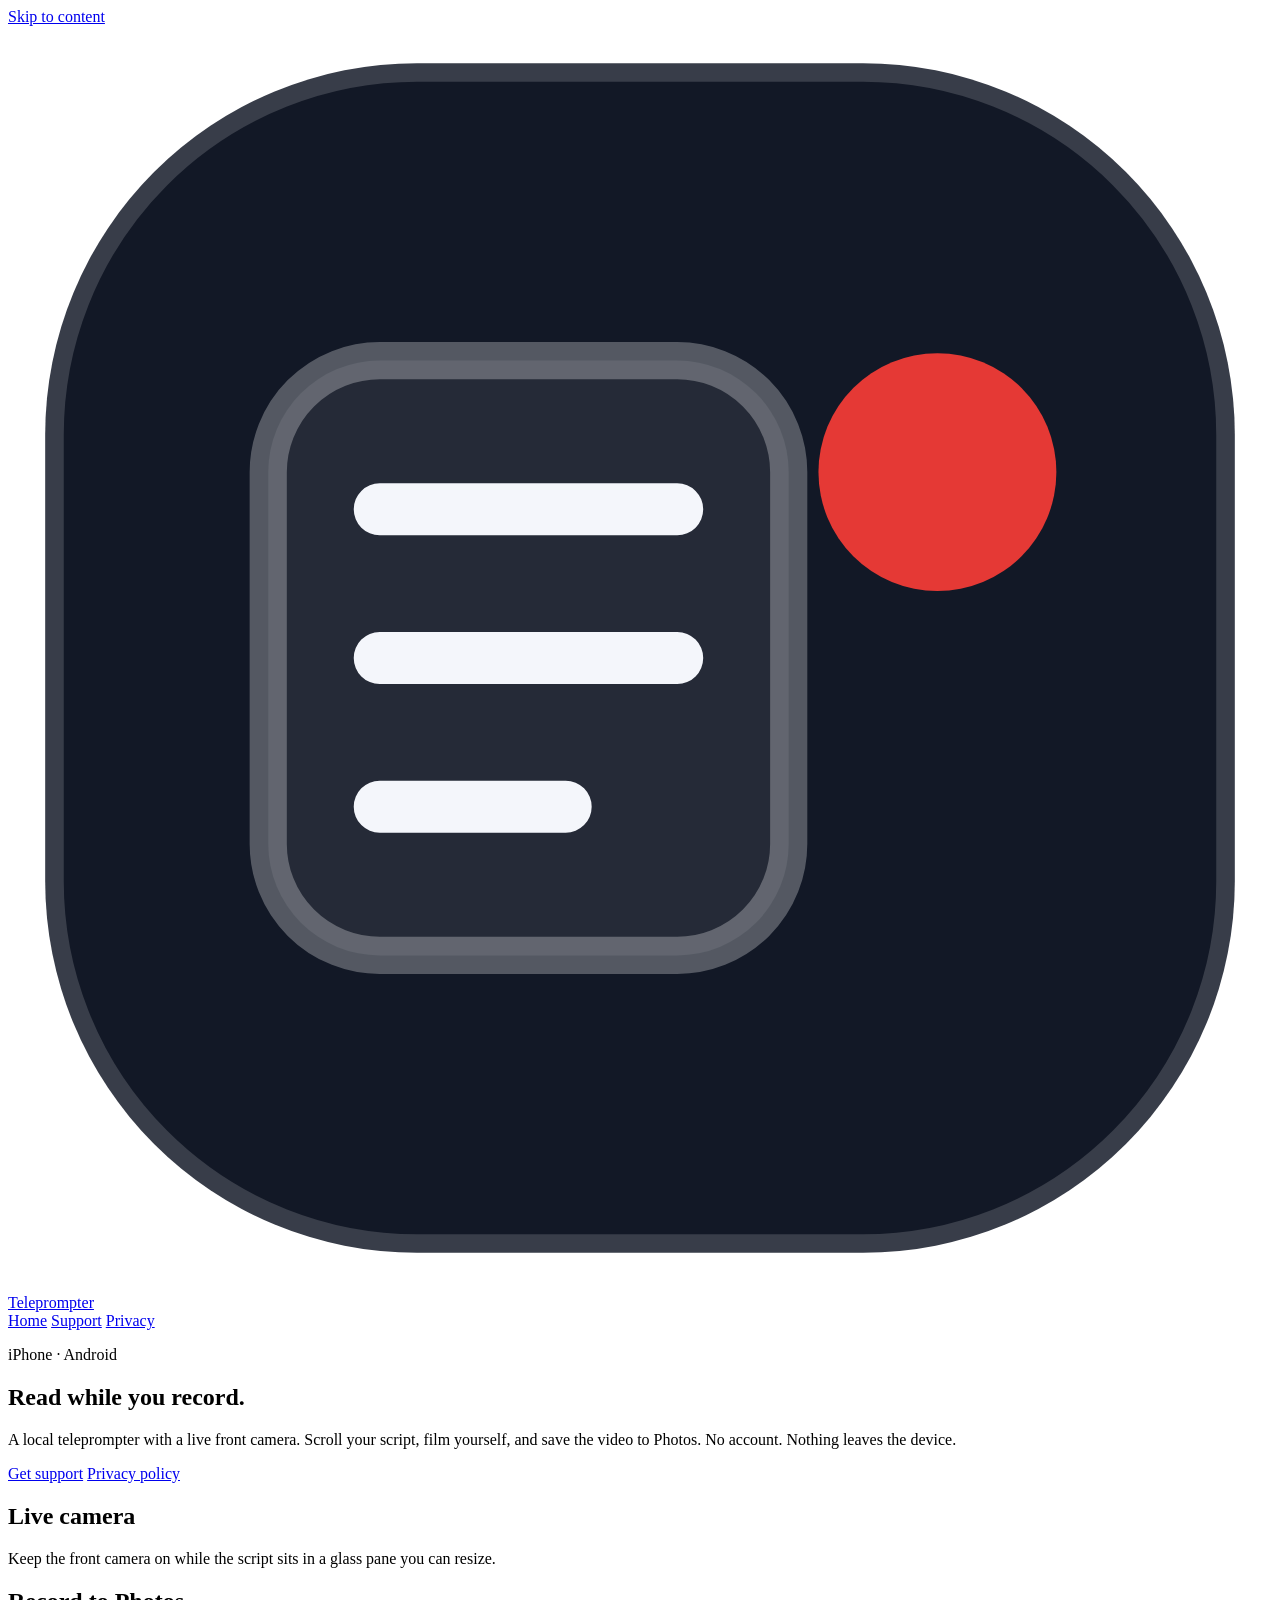
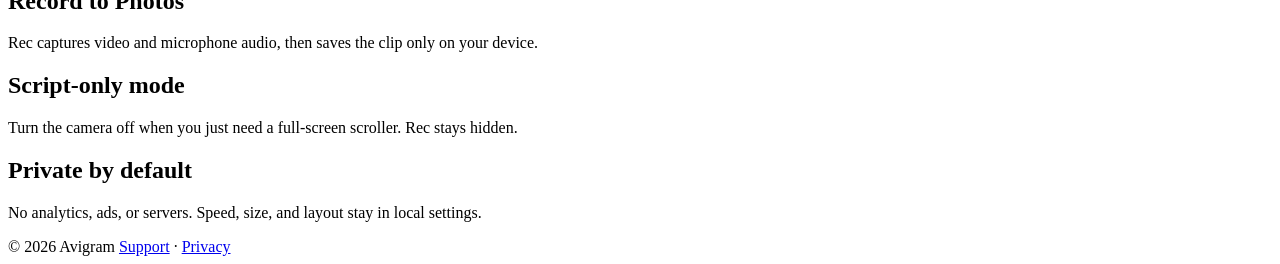
==== index.html @ 15574454 "Add files via upload" ====
<!DOCTYPE html>
<html lang="en">
<head>
  <meta charset="utf-8">
  <meta name="viewport" content="width=device-width, initial-scale=1">
  <title>Teleprompter — Avigram</title>
  <link rel="stylesheet" href="https://fonts.googleapis.com/css2?family=Inter:wght@400;500;600&display=swap">
  <link rel="stylesheet" href="styles.css">
</head>
<body>
  <a class="skip" href="#content">Skip to content</a>
  <header class="site-header">
    <div class="wrap">
      <a class="brand" href="index.html">
        <svg class="mark" viewBox="0 0 34 34" aria-hidden="true">
          <rect x="1" y="1" width="32" height="32" rx="10" fill="#121826" stroke="rgba(255,255,255,0.16)"/>
          <rect x="7" y="9" width="14" height="16" rx="3" fill="rgba(255,255,255,0.08)" stroke="rgba(255,255,255,0.28)"/>
          <path d="M10 13h8M10 17h8M10 21h5" stroke="#f4f6fb" stroke-width="1.4" stroke-linecap="round"/>
          <circle cx="25" cy="12" r="3.2" fill="#e53935"/>
        </svg>
        Teleprompter
      </a>
      <nav class="nav" aria-label="Primary">
        <a href="index.html" aria-current="page">Home</a>
        <a href="support.html">Support</a>
        <a href="privacy-policy.html">Privacy</a>
      </nav>
    </div>
  </header>

  <main id="content">
    <div class="wrap">
      <section class="hero">
        <p class="eyebrow"><span class="dot" aria-hidden="true"></span> iPhone · Android</p>
        <h1>Read while you record.</h1>
        <p class="lede">A local teleprompter with a live front camera. Scroll your script, film yourself, and save the video to Photos. No account. Nothing leaves the device.</p>
        <div class="actions">
          <a class="btn btn-primary" href="support.html">Get support</a>
          <a class="btn btn-ghost" href="privacy-policy.html">Privacy policy</a>
        </div>
      </section>

      <section class="grid cols-2" aria-label="Features">
        <article class="card">
          <h2>Live camera</h2>
          <p>Keep the front camera on while the script sits in a glass pane you can resize.</p>
        </article>
        <article class="card">
          <h2>Record to Photos</h2>
          <p>Rec captures video and microphone audio, then saves the clip only on your device.</p>
        </article>
        <article class="card">
          <h2>Script-only mode</h2>
          <p>Turn the camera off when you just need a full-screen scroller. Rec stays hidden.</p>
        </article>
        <article class="card">
          <h2>Private by default</h2>
          <p>No analytics, ads, or servers. Speed, size, and layout stay in local settings.</p>
        </article>
      </section>
    </div>
  </main>

  <footer class="site-footer">
    <div class="wrap">
      <span>© 2026 Avigram</span>
      <span><a href="support.html">Support</a> · <a href="privacy-policy.html">Privacy</a></span>
    </div>
  </footer>
</body>
</html>
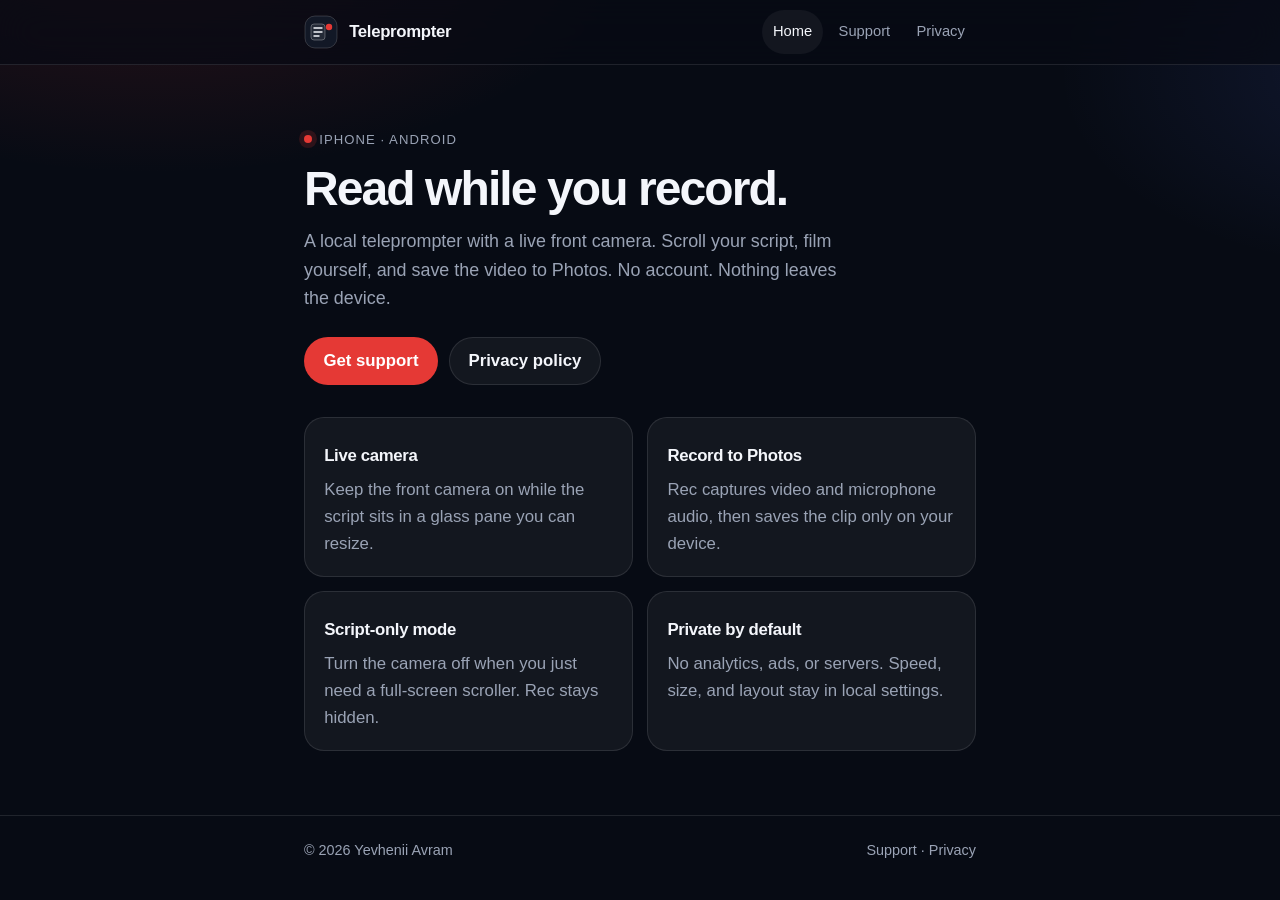
==== commit 360c17de: "Add files via upload" ====
--- a/index.html
+++ b/index.html
@@ -3,7 +3,7 @@
 <head>
   <meta charset="utf-8">
   <meta name="viewport" content="width=device-width, initial-scale=1">
-  <title>Teleprompter — Avigram</title>
+  <title>Teleprompter — Yevhenii Avram</title>
   <link rel="stylesheet" href="https://fonts.googleapis.com/css2?family=Inter:wght@400;500;600&display=swap">
   <link rel="stylesheet" href="styles.css">
 </head>
@@ -63,7 +63,7 @@
 
   <footer class="site-footer">
     <div class="wrap">
-      <span>© 2026 Avigram</span>
+      <span>© 2026 Yevhenii Avram</span>
       <span><a href="support.html">Support</a> · <a href="privacy-policy.html">Privacy</a></span>
     </div>
   </footer>
--- a/styles.css
+++ b/styles.css
@@ -0,0 +1,307 @@
+:root {
+  --bg: #070b14;
+  --bg-elevated: #101624;
+  --text: #f4f6fb;
+  --muted: #9aa3b5;
+  --line: rgba(255, 255, 255, 0.1);
+  --glass: rgba(255, 255, 255, 0.05);
+  --rec: #e53935;
+  --rec-soft: rgba(229, 57, 53, 0.16);
+  --focus: #8ab4ff;
+  --radius: 20px;
+  --max: 42rem;
+}
+
+*,
+*::before,
+*::after {
+  box-sizing: border-box;
+}
+
+html {
+  color-scheme: dark;
+}
+
+body {
+  margin: 0;
+  min-height: 100dvh;
+  font-family: Inter, -apple-system, BlinkMacSystemFont, "Segoe UI", sans-serif;
+  background:
+    radial-gradient(900px 480px at 12% -10%, rgba(229, 57, 53, 0.18), transparent 55%),
+    radial-gradient(700px 400px at 110% 8%, rgba(90, 120, 255, 0.12), transparent 50%),
+    var(--bg);
+  color: var(--text);
+  line-height: 1.6;
+  font-size: 1.05rem;
+}
+
+a {
+  color: #d7e3ff;
+  text-underline-offset: 0.18em;
+}
+
+a:hover {
+  color: #fff;
+}
+
+a:focus-visible,
+.btn:focus-visible {
+  outline: 2px solid var(--focus);
+  outline-offset: 3px;
+}
+
+.skip {
+  position: absolute;
+  left: 0.75rem;
+  top: -3rem;
+  padding: 0.5rem 0.75rem;
+  background: var(--bg-elevated);
+  color: var(--text);
+  border-radius: 8px;
+  z-index: 20;
+}
+
+.skip:focus {
+  top: 0.75rem;
+}
+
+.wrap {
+  width: min(var(--max), calc(100% - 2rem));
+  margin: 0 auto;
+}
+
+.site-header {
+  position: sticky;
+  top: 0;
+  z-index: 10;
+  backdrop-filter: blur(18px);
+  background: rgba(7, 11, 20, 0.72);
+  border-bottom: 1px solid var(--line);
+}
+
+.site-header .wrap {
+  display: flex;
+  align-items: center;
+  justify-content: space-between;
+  gap: 1rem;
+  min-height: 4rem;
+}
+
+.brand {
+  display: inline-flex;
+  align-items: center;
+  gap: 0.7rem;
+  color: var(--text);
+  text-decoration: none;
+  font-weight: 600;
+  letter-spacing: -0.02em;
+}
+
+.mark {
+  width: 34px;
+  height: 34px;
+  flex: none;
+}
+
+.nav {
+  display: flex;
+  gap: 0.25rem;
+}
+
+.nav a {
+  display: inline-flex;
+  align-items: center;
+  min-height: 44px;
+  padding: 0 0.7rem;
+  color: var(--muted);
+  text-decoration: none;
+  border-radius: 999px;
+  font-size: 0.92rem;
+}
+
+.nav a:hover,
+.nav a[aria-current="page"] {
+  color: var(--text);
+  background: var(--glass);
+}
+
+main {
+  padding: 2.5rem 0 4rem;
+}
+
+.hero {
+  padding: 1.25rem 0 2rem;
+}
+
+.eyebrow {
+  display: inline-flex;
+  align-items: center;
+  gap: 0.45rem;
+  margin: 0 0 0.85rem;
+  color: var(--muted);
+  font-size: 0.82rem;
+  letter-spacing: 0.08em;
+  text-transform: uppercase;
+}
+
+.dot {
+  width: 8px;
+  height: 8px;
+  border-radius: 50%;
+  background: var(--rec);
+  box-shadow: 0 0 0 5px var(--rec-soft);
+}
+
+h1 {
+  margin: 0 0 0.7rem;
+  font-size: clamp(2rem, 6vw, 3rem);
+  line-height: 1.1;
+  letter-spacing: -0.04em;
+}
+
+.lede {
+  margin: 0 0 1.5rem;
+  color: var(--muted);
+  font-size: 1.12rem;
+  max-width: 34rem;
+}
+
+.actions {
+  display: flex;
+  flex-wrap: wrap;
+  gap: 0.7rem;
+}
+
+.btn {
+  display: inline-flex;
+  align-items: center;
+  justify-content: center;
+  min-height: 48px;
+  padding: 0 1.15rem;
+  border-radius: 999px;
+  text-decoration: none;
+  font-weight: 600;
+  cursor: pointer;
+  transition: transform 180ms ease, background 180ms ease, border-color 180ms ease;
+}
+
+.btn:active {
+  transform: scale(0.98);
+}
+
+.btn-primary {
+  background: var(--rec);
+  color: #fff;
+  border: 1px solid transparent;
+}
+
+.btn-primary:hover {
+  color: #fff;
+  background: #ff4d49;
+}
+
+.btn-ghost {
+  background: var(--glass);
+  color: var(--text);
+  border: 1px solid var(--line);
+}
+
+.btn-ghost:hover {
+  color: var(--text);
+  border-color: rgba(255, 255, 255, 0.28);
+}
+
+.grid {
+  display: grid;
+  gap: 0.9rem;
+}
+
+@media (min-width: 720px) {
+  .grid.cols-2 {
+    grid-template-columns: 1fr 1fr;
+  }
+}
+
+.card {
+  background: var(--glass);
+  border: 1px solid var(--line);
+  border-radius: var(--radius);
+  padding: 1.15rem 1.2rem;
+}
+
+.card h2,
+article h2 {
+  margin: 0 0 0.45rem;
+  font-size: 1.05rem;
+  letter-spacing: -0.02em;
+}
+
+.card p,
+article p {
+  margin: 0 0 0.8rem;
+  color: var(--muted);
+}
+
+.card p:last-child,
+article p:last-child {
+  margin-bottom: 0;
+}
+
+article {
+  background: var(--glass);
+  border: 1px solid var(--line);
+  border-radius: 24px;
+  padding: 1.4rem 1.35rem 1.6rem;
+}
+
+article h2 {
+  margin-top: 1.4rem;
+}
+
+article h2:first-of-type {
+  margin-top: 0.4rem;
+}
+
+.meta {
+  margin: 0 0 1.2rem;
+  color: var(--muted);
+  font-size: 0.92rem;
+}
+
+code {
+  font-family: ui-monospace, SFMono-Regular, Menlo, monospace;
+  font-size: 0.88em;
+  color: #f3d2d1;
+  background: var(--rec-soft);
+  border-radius: 6px;
+  padding: 0.08em 0.35em;
+}
+
+.site-footer {
+  border-top: 1px solid var(--line);
+  padding: 1.4rem 0 2rem;
+  color: var(--muted);
+  font-size: 0.9rem;
+}
+
+.site-footer .wrap {
+  display: flex;
+  justify-content: space-between;
+  gap: 1rem;
+  flex-wrap: wrap;
+}
+
+.site-footer a {
+  color: var(--muted);
+  text-decoration: none;
+}
+
+.site-footer a:hover {
+  color: var(--text);
+}
+
+@media (prefers-reduced-motion: reduce) {
+  .btn {
+    transition: none;
+  }
+}
